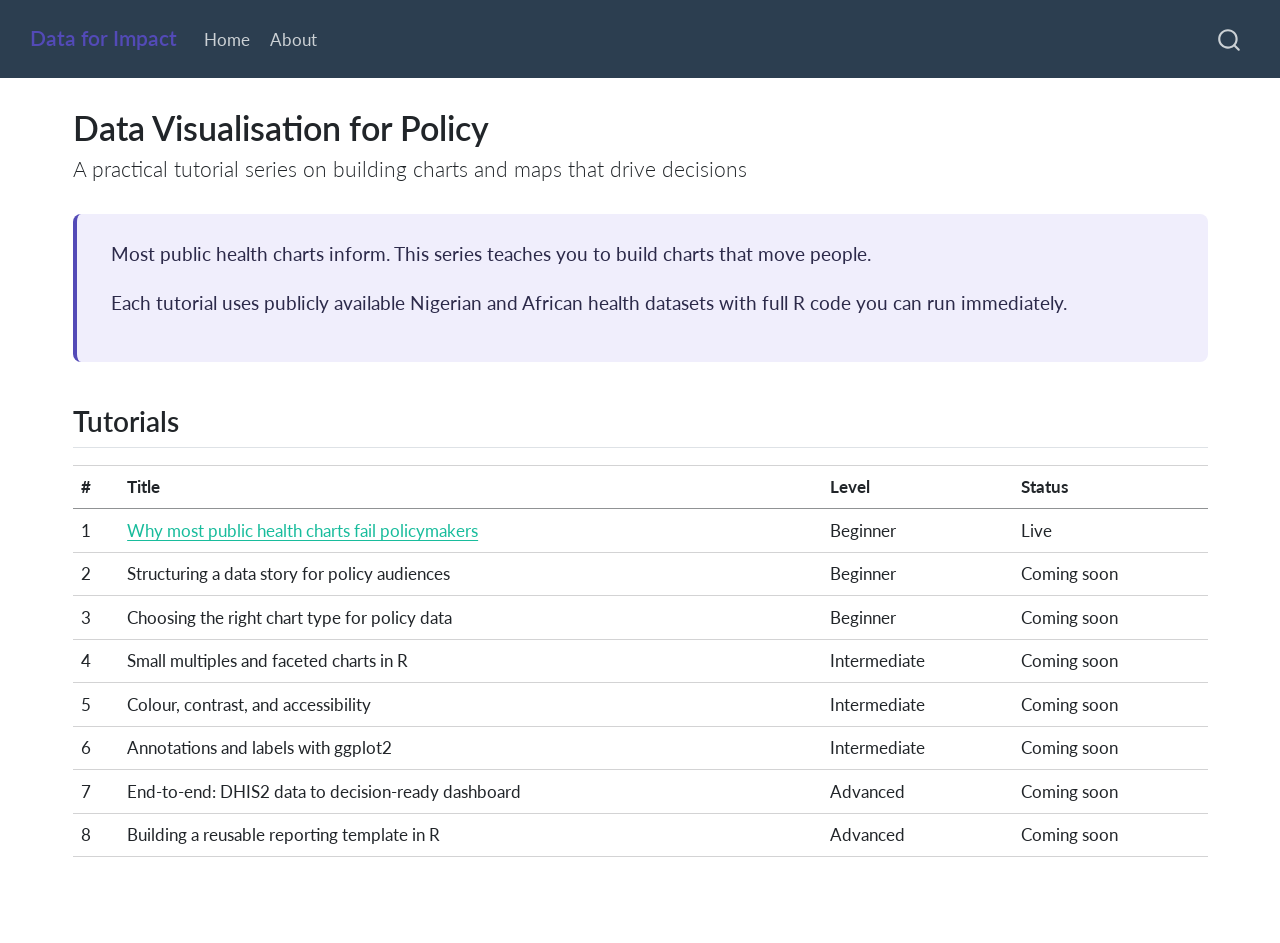
==== docs/data-viz-for-policy/index.html @ 81d0c900 "Add series index page" ====
<!DOCTYPE html>
<html xmlns="http://www.w3.org/1999/xhtml" lang="en" xml:lang="en"><head>

<meta charset="utf-8">
<meta name="generator" content="quarto-1.9.35">

<meta name="viewport" content="width=device-width, initial-scale=1.0, user-scalable=yes">


<title>Data Visualisation for Policy – Data for Impact</title>
<style>
/* Default styles provided by pandoc.
** See https://pandoc.org/MANUAL.html#variables-for-html for config info.
*/
code{white-space: pre-wrap;}
span.smallcaps{font-variant: small-caps;}
div.columns{display: flex; gap: min(4vw, 1.5em);}
div.column{flex: auto; overflow-x: auto;}
div.hanging-indent{margin-left: 1.5em; text-indent: -1.5em;}
ul.task-list{list-style: none;}
ul.task-list li input[type="checkbox"] {
  width: 0.8em;
  margin: 0 0.8em 0.2em -1em; /* quarto-specific, see https://github.com/quarto-dev/quarto-cli/issues/4556 */ 
  vertical-align: middle;
}
</style>


<script src="../site_libs/quarto-nav/quarto-nav.js"></script>
<script src="../site_libs/quarto-nav/headroom.min.js"></script>
<script src="../site_libs/clipboard/clipboard.min.js"></script>
<script src="../site_libs/quarto-search/autocomplete.umd.js"></script>
<script src="../site_libs/quarto-search/fuse.min.js"></script>
<script src="../site_libs/quarto-search/quarto-search.js"></script>
<meta name="quarto:offset" content="../">
<script src="../site_libs/quarto-html/quarto.js" type="module"></script>
<script src="../site_libs/quarto-html/tabsets/tabsets.js" type="module"></script>
<script src="../site_libs/quarto-html/popper.min.js"></script>
<script src="../site_libs/quarto-html/tippy.umd.min.js"></script>
<script src="../site_libs/quarto-html/anchor.min.js"></script>
<link href="../site_libs/quarto-html/tippy.css" rel="stylesheet">
<link href="../site_libs/quarto-html/quarto-syntax-highlighting-46f66b053e56abd73bb6e954d61a315b.css" rel="stylesheet" id="quarto-text-highlighting-styles">
<script src="../site_libs/bootstrap/bootstrap.min.js"></script>
<link href="../site_libs/bootstrap/bootstrap-icons.css" rel="stylesheet">
<link href="../site_libs/bootstrap/bootstrap-6033a600180109c3731f6a886c29932c.min.css" rel="stylesheet" append-hash="true" id="quarto-bootstrap" data-mode="light">
<script id="quarto-search-options" type="application/json">{
  "location": "navbar",
  "copy-button": false,
  "collapse-after": 3,
  "panel-placement": "end",
  "type": "overlay",
  "limit": 50,
  "keyboard-shortcut": [
    "f",
    "/",
    "s"
  ],
  "show-item-context": false,
  "language": {
    "search-no-results-text": "No results",
    "search-matching-documents-text": "matching documents",
    "search-copy-link-title": "Copy link to search",
    "search-hide-matches-text": "Hide additional matches",
    "search-more-match-text": "more match in this document",
    "search-more-matches-text": "more matches in this document",
    "search-clear-button-title": "Clear",
    "search-text-placeholder": "",
    "search-detached-cancel-button-title": "Cancel",
    "search-submit-button-title": "Submit",
    "search-label": "Search"
  }
}</script>


<link rel="stylesheet" href="../styles.css">
</head>

<body class="nav-fixed quarto-light">

<div id="quarto-search-results"></div>
  <header id="quarto-header" class="headroom fixed-top">
    <nav class="navbar navbar-expand-lg " data-bs-theme="dark">
      <div class="navbar-container container-fluid">
      <div class="navbar-brand-container mx-auto">
    <a class="navbar-brand" href="../index.html">
    <span class="navbar-title">Data for Impact</span>
    </a>
  </div>
            <div id="quarto-search" class="" title="Search"></div>
          <button class="navbar-toggler" type="button" data-bs-toggle="collapse" data-bs-target="#navbarCollapse" aria-controls="navbarCollapse" role="menu" aria-expanded="false" aria-label="Toggle navigation" onclick="if (window.quartoToggleHeadroom) { window.quartoToggleHeadroom(); }">
  <span class="navbar-toggler-icon"></span>
</button>
          <div class="collapse navbar-collapse" id="navbarCollapse">
            <ul class="navbar-nav navbar-nav-scroll me-auto">
  <li class="nav-item">
    <a class="nav-link" href="../index.html"> 
<span class="menu-text">Home</span></a>
  </li>  
  <li class="nav-item">
    <a class="nav-link" href="../about.html"> 
<span class="menu-text">About</span></a>
  </li>  
</ul>
          </div> <!-- /navcollapse -->
            <div class="quarto-navbar-tools">
</div>
      </div> <!-- /container-fluid -->
    </nav>
</header>
<!-- content -->
<div id="quarto-content" class="quarto-container page-columns page-rows-contents page-layout-full page-navbar">
<!-- sidebar -->
<!-- margin-sidebar -->
    
<!-- main -->
<main class="content column-page" id="quarto-document-content">

<header id="title-block-header" class="quarto-title-block default">
<div class="quarto-title">
<h1 class="title">Data Visualisation for Policy</h1>
<p class="subtitle lead">A practical tutorial series on building charts and maps that drive decisions</p>
</div>



<div class="quarto-title-meta column-page">

    
  
    
  </div>
  


</header>


<div class="hero-banner">
<p>Most public health charts inform. This series teaches you to build charts that move people.</p>
<p>Each tutorial uses publicly available Nigerian and African health datasets with full R code you can run immediately.</p>
</div>
<section id="tutorials" class="level2">
<h2 class="anchored" data-anchor-id="tutorials">Tutorials</h2>
<table class="caption-top table">
<thead>
<tr class="header">
<th>#</th>
<th>Title</th>
<th>Level</th>
<th>Status</th>
</tr>
</thead>
<tbody>
<tr class="odd">
<td>1</td>
<td><a href="01-why-charts-fail-policymakers.qmd">Why most public health charts fail policymakers</a></td>
<td>Beginner</td>
<td>Live</td>
</tr>
<tr class="even">
<td>2</td>
<td>Structuring a data story for policy audiences</td>
<td>Beginner</td>
<td>Coming soon</td>
</tr>
<tr class="odd">
<td>3</td>
<td>Choosing the right chart type for policy data</td>
<td>Beginner</td>
<td>Coming soon</td>
</tr>
<tr class="even">
<td>4</td>
<td>Small multiples and faceted charts in R</td>
<td>Intermediate</td>
<td>Coming soon</td>
</tr>
<tr class="odd">
<td>5</td>
<td>Colour, contrast, and accessibility</td>
<td>Intermediate</td>
<td>Coming soon</td>
</tr>
<tr class="even">
<td>6</td>
<td>Annotations and labels with ggplot2</td>
<td>Intermediate</td>
<td>Coming soon</td>
</tr>
<tr class="odd">
<td>7</td>
<td>End-to-end: DHIS2 data to decision-ready dashboard</td>
<td>Advanced</td>
<td>Coming soon</td>
</tr>
<tr class="even">
<td>8</td>
<td>Building a reusable reporting template in R</td>
<td>Advanced</td>
<td>Coming soon</td>
</tr>
</tbody>
</table>


</section>

</main> <!-- /main -->
<script id="quarto-html-after-body" type="application/javascript">
  window.document.addEventListener("DOMContentLoaded", function (event) {
    const icon = "";
    const anchorJS = new window.AnchorJS();
    anchorJS.options = {
      placement: 'right',
      icon: icon
    };
    anchorJS.add('.anchored');
    const isCodeAnnotation = (el) => {
      for (const clz of el.classList) {
        if (clz.startsWith('code-annotation-')) {                     
          return true;
        }
      }
      return false;
    }
    const onCopySuccess = function(e) {
      // button target
      const button = e.trigger;
      // don't keep focus
      button.blur();
      // flash "checked"
      button.classList.add('code-copy-button-checked');
      var currentTitle = button.getAttribute("title");
      button.setAttribute("title", "Copied!");
      let tooltip;
      if (window.bootstrap) {
        button.setAttribute("data-bs-toggle", "tooltip");
        button.setAttribute("data-bs-placement", "left");
        button.setAttribute("data-bs-title", "Copied!");
        tooltip = new bootstrap.Tooltip(button, 
          { trigger: "manual", 
            customClass: "code-copy-button-tooltip",
            offset: [0, -8]});
        tooltip.show();    
      }
      setTimeout(function() {
        if (tooltip) {
          tooltip.hide();
          button.removeAttribute("data-bs-title");
          button.removeAttribute("data-bs-toggle");
          button.removeAttribute("data-bs-placement");
        }
        button.setAttribute("title", currentTitle);
        button.classList.remove('code-copy-button-checked');
      }, 1000);
      // clear code selection
      e.clearSelection();
    }
    const getTextToCopy = function(trigger) {
      const outerScaffold = trigger.parentElement.cloneNode(true);
      const codeEl = outerScaffold.querySelector('code');
      for (const childEl of codeEl.children) {
        if (isCodeAnnotation(childEl)) {
          childEl.remove();
        }
      }
      return codeEl.innerText;
    }
    const clipboard = new window.ClipboardJS('.code-copy-button:not([data-in-quarto-modal])', {
      text: getTextToCopy
    });
    clipboard.on('success', onCopySuccess);
    if (window.document.getElementById('quarto-embedded-source-code-modal')) {
      const clipboardModal = new window.ClipboardJS('.code-copy-button[data-in-quarto-modal]', {
        text: getTextToCopy,
        container: window.document.getElementById('quarto-embedded-source-code-modal')
      });
      clipboardModal.on('success', onCopySuccess);
    }
      var localhostRegex = new RegExp(/^(?:http|https):\/\/localhost\:?[0-9]*\//);
      var mailtoRegex = new RegExp(/^mailto:/);
        var filterRegex = new RegExp('/' + window.location.host + '/');
      var isInternal = (href) => {
          return filterRegex.test(href) || localhostRegex.test(href) || mailtoRegex.test(href);
      }
      // Inspect non-navigation links and adorn them if external
     var links = window.document.querySelectorAll('a[href]:not(.nav-link):not(.navbar-brand):not(.toc-action):not(.sidebar-link):not(.sidebar-item-toggle):not(.pagination-link):not(.no-external):not([aria-hidden]):not(.dropdown-item):not(.quarto-navigation-tool):not(.about-link)');
      for (var i=0; i<links.length; i++) {
        const link = links[i];
        if (!isInternal(link.href)) {
          // undo the damage that might have been done by quarto-nav.js in the case of
          // links that we want to consider external
          if (link.dataset.originalHref !== undefined) {
            link.href = link.dataset.originalHref;
          }
        }
      }
    function tippyHover(el, contentFn, onTriggerFn, onUntriggerFn) {
      const config = {
        allowHTML: true,
        maxWidth: 500,
        delay: 100,
        arrow: false,
        appendTo: function(el) {
            return el.parentElement;
        },
        interactive: true,
        interactiveBorder: 10,
        theme: 'quarto',
        placement: 'bottom-start',
      };
      if (contentFn) {
        config.content = contentFn;
      }
      if (onTriggerFn) {
        config.onTrigger = onTriggerFn;
      }
      if (onUntriggerFn) {
        config.onUntrigger = onUntriggerFn;
      }
      window.tippy(el, config); 
    }
    const noterefs = window.document.querySelectorAll('a[role="doc-noteref"]');
    for (var i=0; i<noterefs.length; i++) {
      const ref = noterefs[i];
      tippyHover(ref, function() {
        // use id or data attribute instead here
        let href = ref.getAttribute('data-footnote-href') || ref.getAttribute('href');
        try { href = new URL(href).hash; } catch {}
        const id = href.replace(/^#\/?/, "");
        const note = window.document.getElementById(id);
        if (note) {
          return note.innerHTML;
        } else {
          return "";
        }
      });
    }
    const xrefs = window.document.querySelectorAll('a.quarto-xref');
    const processXRef = (id, note) => {
      // Strip column container classes
      const stripColumnClz = (el) => {
        el.classList.remove("page-full", "page-columns");
        if (el.children) {
          for (const child of el.children) {
            stripColumnClz(child);
          }
        }
      }
      stripColumnClz(note)
      if (id === null || id.startsWith('sec-')) {
        // Special case sections, only their first couple elements
        const container = document.createElement("div");
        if (note.children && note.children.length > 2) {
          container.appendChild(note.children[0].cloneNode(true));
          for (let i = 1; i < note.children.length; i++) {
            const child = note.children[i];
            if (child.tagName === "P" && child.innerText === "") {
              continue;
            } else {
              container.appendChild(child.cloneNode(true));
              break;
            }
          }
          if (window.Quarto?.typesetMath) {
            window.Quarto.typesetMath(container);
          }
          return container.innerHTML
        } else {
          if (window.Quarto?.typesetMath) {
            window.Quarto.typesetMath(note);
          }
          return note.innerHTML;
        }
      } else {
        // Remove any anchor links if they are present
        const anchorLink = note.querySelector('a.anchorjs-link');
        if (anchorLink) {
          anchorLink.remove();
        }
        if (window.Quarto?.typesetMath) {
          window.Quarto.typesetMath(note);
        }
        if (note.classList.contains("callout")) {
          return note.outerHTML;
        } else {
          return note.innerHTML;
        }
      }
    }
    for (var i=0; i<xrefs.length; i++) {
      const xref = xrefs[i];
      tippyHover(xref, undefined, function(instance) {
        instance.disable();
        let url = xref.getAttribute('href');
        let hash = undefined; 
        if (url.startsWith('#')) {
          hash = url;
        } else {
          try { hash = new URL(url).hash; } catch {}
        }
        if (hash) {
          const id = hash.replace(/^#\/?/, "");
          const note = window.document.getElementById(id);
          if (note !== null) {
            try {
              const html = processXRef(id, note.cloneNode(true));
              instance.setContent(html);
            } finally {
              instance.enable();
              instance.show();
            }
          } else {
            // See if we can fetch this
            fetch(url.split('#')[0])
            .then(res => res.text())
            .then(html => {
              const parser = new DOMParser();
              const htmlDoc = parser.parseFromString(html, "text/html");
              const note = htmlDoc.getElementById(id);
              if (note !== null) {
                const html = processXRef(id, note);
                instance.setContent(html);
              } 
            }).finally(() => {
              instance.enable();
              instance.show();
            });
          }
        } else {
          // See if we can fetch a full url (with no hash to target)
          // This is a special case and we should probably do some content thinning / targeting
          fetch(url)
          .then(res => res.text())
          .then(html => {
            const parser = new DOMParser();
            const htmlDoc = parser.parseFromString(html, "text/html");
            const note = htmlDoc.querySelector('main.content');
            if (note !== null) {
              // This should only happen for chapter cross references
              // (since there is no id in the URL)
              // remove the first header
              if (note.children.length > 0 && note.children[0].tagName === "HEADER") {
                note.children[0].remove();
              }
              const html = processXRef(null, note);
              instance.setContent(html);
            } 
          }).finally(() => {
            instance.enable();
            instance.show();
          });
        }
      }, function(instance) {
      });
    }
        let selectedAnnoteEl;
        const selectorForAnnotation = ( cell, annotation) => {
          let cellAttr = 'data-code-cell="' + cell + '"';
          let lineAttr = 'data-code-annotation="' +  annotation + '"';
          const selector = 'span[' + cellAttr + '][' + lineAttr + ']';
          return selector;
        }
        const selectCodeLines = (annoteEl) => {
          const doc = window.document;
          const targetCell = annoteEl.getAttribute("data-target-cell");
          const targetAnnotation = annoteEl.getAttribute("data-target-annotation");
          const annoteSpan = window.document.querySelector(selectorForAnnotation(targetCell, targetAnnotation));
          const lines = annoteSpan.getAttribute("data-code-lines").split(",");
          const lineIds = lines.map((line) => {
            return targetCell + "-" + line;
          })
          let top = null;
          let height = null;
          let parent = null;
          if (lineIds.length > 0) {
              //compute the position of the single el (top and bottom and make a div)
              const el = window.document.getElementById(lineIds[0]);
              top = el.offsetTop;
              height = el.offsetHeight;
              parent = el.parentElement.parentElement;
            if (lineIds.length > 1) {
              const lastEl = window.document.getElementById(lineIds[lineIds.length - 1]);
              const bottom = lastEl.offsetTop + lastEl.offsetHeight;
              height = bottom - top;
            }
            if (top !== null && height !== null && parent !== null) {
              // cook up a div (if necessary) and position it 
              let div = window.document.getElementById("code-annotation-line-highlight");
              if (div === null) {
                div = window.document.createElement("div");
                div.setAttribute("id", "code-annotation-line-highlight");
                div.style.position = 'absolute';
                parent.appendChild(div);
              }
              div.style.top = top - 2 + "px";
              div.style.height = height + 4 + "px";
              div.style.left = 0;
              let gutterDiv = window.document.getElementById("code-annotation-line-highlight-gutter");
              if (gutterDiv === null) {
                gutterDiv = window.document.createElement("div");
                gutterDiv.setAttribute("id", "code-annotation-line-highlight-gutter");
                gutterDiv.style.position = 'absolute';
                const codeCell = window.document.getElementById(targetCell);
                const gutter = codeCell.querySelector('.code-annotation-gutter');
                gutter.appendChild(gutterDiv);
              }
              gutterDiv.style.top = top - 2 + "px";
              gutterDiv.style.height = height + 4 + "px";
            }
            selectedAnnoteEl = annoteEl;
          }
        };
        const unselectCodeLines = () => {
          const elementsIds = ["code-annotation-line-highlight", "code-annotation-line-highlight-gutter"];
          elementsIds.forEach((elId) => {
            const div = window.document.getElementById(elId);
            if (div) {
              div.remove();
            }
          });
          selectedAnnoteEl = undefined;
        };
          // Handle positioning of the toggle
      window.addEventListener(
        "resize",
        throttle(() => {
          elRect = undefined;
          if (selectedAnnoteEl) {
            selectCodeLines(selectedAnnoteEl);
          }
        }, 10)
      );
      function throttle(fn, ms) {
      let throttle = false;
      let timer;
        return (...args) => {
          if(!throttle) { // first call gets through
              fn.apply(this, args);
              throttle = true;
          } else { // all the others get throttled
              if(timer) clearTimeout(timer); // cancel #2
              timer = setTimeout(() => {
                fn.apply(this, args);
                timer = throttle = false;
              }, ms);
          }
        };
      }
        // Attach click handler to the DT
        const annoteDls = window.document.querySelectorAll('dt[data-target-cell]');
        for (const annoteDlNode of annoteDls) {
          annoteDlNode.addEventListener('click', (event) => {
            const clickedEl = event.target;
            if (clickedEl !== selectedAnnoteEl) {
              unselectCodeLines();
              const activeEl = window.document.querySelector('dt[data-target-cell].code-annotation-active');
              if (activeEl) {
                activeEl.classList.remove('code-annotation-active');
              }
              selectCodeLines(clickedEl);
              clickedEl.classList.add('code-annotation-active');
            } else {
              // Unselect the line
              unselectCodeLines();
              clickedEl.classList.remove('code-annotation-active');
            }
          });
        }
    const findCites = (el) => {
      const parentEl = el.parentElement;
      if (parentEl) {
        const cites = parentEl.dataset.cites;
        if (cites) {
          return {
            el,
            cites: cites.split(' ')
          };
        } else {
          return findCites(el.parentElement)
        }
      } else {
        return undefined;
      }
    };
    var bibliorefs = window.document.querySelectorAll('a[role="doc-biblioref"]');
    for (var i=0; i<bibliorefs.length; i++) {
      const ref = bibliorefs[i];
      const citeInfo = findCites(ref);
      if (citeInfo) {
        tippyHover(citeInfo.el, function() {
          var popup = window.document.createElement('div');
          citeInfo.cites.forEach(function(cite) {
            var citeDiv = window.document.createElement('div');
            citeDiv.classList.add('hanging-indent');
            citeDiv.classList.add('csl-entry');
            var biblioDiv = window.document.getElementById('ref-' + cite);
            if (biblioDiv) {
              citeDiv.innerHTML = biblioDiv.innerHTML;
            }
            popup.appendChild(citeDiv);
          });
          return popup.innerHTML;
        });
      }
    }
  });
  </script>
</div> <!-- /content -->




</body></html>
---- docs/site_libs/quarto-html/tippy.css ----
.tippy-box[data-animation=fade][data-state=hidden]{opacity:0}[data-tippy-root]{max-width:calc(100vw - 10px)}.tippy-box{position:relative;background-color:#333;color:#fff;border-radius:4px;font-size:14px;line-height:1.4;white-space:normal;outline:0;transition-property:transform,visibility,opacity}.tippy-box[data-placement^=top]>.tippy-arrow{bottom:0}.tippy-box[data-placement^=top]>.tippy-arrow:before{bottom:-7px;left:0;border-width:8px 8px 0;border-top-color:initial;transform-origin:center top}.tippy-box[data-placement^=bottom]>.tippy-arrow{top:0}.tippy-box[data-placement^=bottom]>.tippy-arrow:before{top:-7px;left:0;border-width:0 8px 8px;border-bottom-color:initial;transform-origin:center bottom}.tippy-box[data-placement^=left]>.tippy-arrow{right:0}.tippy-box[data-placement^=left]>.tippy-arrow:before{border-width:8px 0 8px 8px;border-left-color:initial;right:-7px;transform-origin:center left}.tippy-box[data-placement^=right]>.tippy-arrow{left:0}.tippy-box[data-placement^=right]>.tippy-arrow:before{left:-7px;border-width:8px 8px 8px 0;border-right-color:initial;transform-origin:center right}.tippy-box[data-inertia][data-state=visible]{transition-timing-function:cubic-bezier(.54,1.5,.38,1.11)}.tippy-arrow{width:16px;height:16px;color:#333}.tippy-arrow:before{content:"";position:absolute;border-color:transparent;border-style:solid}.tippy-content{position:relative;padding:5px 9px;z-index:1}
---- docs/site_libs/quarto-html/quarto-syntax-highlighting-46f66b053e56abd73bb6e954d61a315b.css ----
/* quarto syntax highlight colors */
:root {
  --quarto-hl-ot-color: #003B4F;
  --quarto-hl-at-color: #657422;
  --quarto-hl-ss-color: #20794D;
  --quarto-hl-an-color: #5E5E5E;
  --quarto-hl-fu-color: #4758AB;
  --quarto-hl-st-color: #20794D;
  --quarto-hl-cf-color: #003B4F;
  --quarto-hl-op-color: #5E5E5E;
  --quarto-hl-er-color: #AD0000;
  --quarto-hl-bn-color: #AD0000;
  --quarto-hl-al-color: #AD0000;
  --quarto-hl-va-color: #111111;
  --quarto-hl-bu-color: inherit;
  --quarto-hl-ex-color: inherit;
  --quarto-hl-pp-color: #AD0000;
  --quarto-hl-in-color: #5E5E5E;
  --quarto-hl-vs-color: #20794D;
  --quarto-hl-wa-color: #5E5E5E;
  --quarto-hl-do-color: #5E5E5E;
  --quarto-hl-im-color: #00769E;
  --quarto-hl-ch-color: #20794D;
  --quarto-hl-dt-color: #AD0000;
  --quarto-hl-fl-color: #AD0000;
  --quarto-hl-co-color: #5E5E5E;
  --quarto-hl-cv-color: #5E5E5E;
  --quarto-hl-cn-color: #8f5902;
  --quarto-hl-sc-color: #5E5E5E;
  --quarto-hl-dv-color: #AD0000;
  --quarto-hl-kw-color: #003B4F;
}

/* other quarto variables */
:root {
  --quarto-font-monospace: SFMono-Regular, Menlo, Monaco, Consolas, "Liberation Mono", "Courier New", monospace;
}

/* syntax highlight based on Pandoc's rules */
pre > code.sourceCode > span {
  color: #003B4F;
}

code.sourceCode > span {
  color: #003B4F;
}

div.sourceCode,
div.sourceCode pre.sourceCode {
  color: #003B4F;
}

/* Normal */
code span {
  color: #003B4F;
}

/* Alert */
code span.al {
  color: #AD0000;
  font-style: inherit;
}

/* Annotation */
code span.an {
  color: #5E5E5E;
  font-style: inherit;
}

/* Attribute */
code span.at {
  color: #657422;
  font-style: inherit;
}

/* BaseN */
code span.bn {
  color: #AD0000;
  font-style: inherit;
}

/* BuiltIn */
code span.bu {
  font-style: inherit;
}

/* ControlFlow */
code span.cf {
  color: #003B4F;
  font-weight: bold;
  font-style: inherit;
}

/* Char */
code span.ch {
  color: #20794D;
  font-style: inherit;
}

/* Constant */
code span.cn {
  color: #8f5902;
  font-style: inherit;
}

/* Comment */
code span.co {
  color: #5E5E5E;
  font-style: inherit;
}

/* CommentVar */
code span.cv {
  color: #5E5E5E;
  font-style: italic;
}

/* Documentation */
code span.do {
  color: #5E5E5E;
  font-style: italic;
}

/* DataType */
code span.dt {
  color: #AD0000;
  font-style: inherit;
}

/* DecVal */
code span.dv {
  color: #AD0000;
  font-style: inherit;
}

/* Error */
code span.er {
  color: #AD0000;
  font-style: inherit;
}

/* Extension */
code span.ex {
  font-style: inherit;
}

/* Float */
code span.fl {
  color: #AD0000;
  font-style: inherit;
}

/* Function */
code span.fu {
  color: #4758AB;
  font-style: inherit;
}

/* Import */
code span.im {
  color: #00769E;
  font-style: inherit;
}

/* Information */
code span.in {
  color: #5E5E5E;
  font-style: inherit;
}

/* Keyword */
code span.kw {
  color: #003B4F;
  font-weight: bold;
  font-style: inherit;
}

/* Operator */
code span.op {
  color: #5E5E5E;
  font-style: inherit;
}

/* Other */
code span.ot {
  color: #003B4F;
  font-style: inherit;
}

/* Preprocessor */
code span.pp {
  color: #AD0000;
  font-style: inherit;
}

/* SpecialChar */
code span.sc {
  color: #5E5E5E;
  font-style: inherit;
}

/* SpecialString */
code span.ss {
  color: #20794D;
  font-style: inherit;
}

/* String */
code span.st {
  color: #20794D;
  font-style: inherit;
}

/* Variable */
code span.va {
  color: #111111;
  font-style: inherit;
}

/* VerbatimString */
code span.vs {
  color: #20794D;
  font-style: inherit;
}

/* Warning */
code span.wa {
  color: #5E5E5E;
  font-style: italic;
}

.prevent-inlining {
  content: "</";
}

/*# sourceMappingURL=5022ed312398f59a55adce476d7327af.css.map */
---- docs/styles.css ----
/* Hero banner */
.hero-banner {
  background-color: #f0eefc;
  border-left: 4px solid #534AB7;
  padding: 1.5rem 2rem;
  border-radius: 8px;
  font-size: 1.1rem;
  line-height: 1.7;
  margin-bottom: 2.5rem;
  color: #2c2a4a;
}

/* Series grid */
.series-grid {
  display: grid;
  grid-template-columns: repeat(auto-fit, minmax(260px, 1fr));
  gap: 1.5rem;
  margin-bottom: 2.5rem;
}

/* Series cards */
.series-card {
  background: #ffffff;
  border: 1px solid #e0ddf5;
  border-radius: 10px;
  padding: 1.5rem;
  transition: box-shadow 0.2s ease;
}

.series-card:hover {
  box-shadow: 0 4px 16px rgba(83, 74, 183, 0.1);
}

.series-card h3 {
  color: #534AB7;
  margin-top: 0;
  font-size: 1.1rem;
}

.series-card a {
  color: #534AB7;
  font-weight: 500;
  text-decoration: none;
}

.series-card a:hover {
  text-decoration: underline;
}

.series-card.coming-soon {
  background: #fafaf9;
  border-color: #e8e5e0;
  opacity: 0.75;
}

.series-card.coming-soon h3 {
  color: #888;
}

/* Author strip */
.author-strip {
  background: #fafaf9;
  border-radius: 8px;
  padding: 1.25rem 1.75rem;
  font-size: 1rem;
  line-height: 1.7;
  color: #444;
  border: 1px solid #e8e5e0;
}

.author-strip a {
  color: #534AB7;
  font-weight: 500;
  text-decoration: none;
}

/* Navbar brand */
.navbar-brand {
  font-weight: 600;
  color: #534AB7 !important;
}

/* Profile photo on about page */
img[src*="olamide"] {
  display: block;
  margin: 0 auto 1.5rem auto;
}
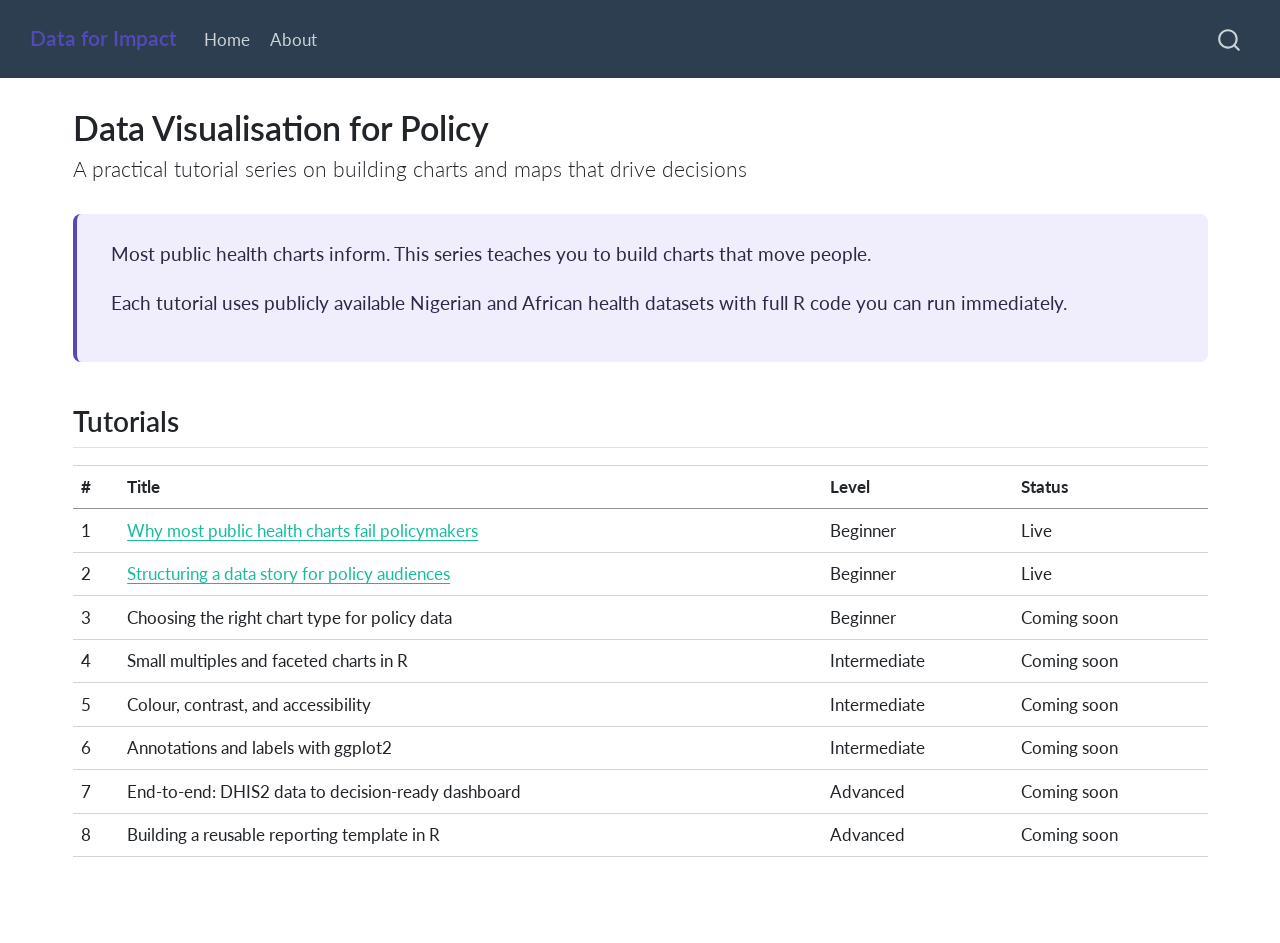
==== commit 7134e44a: "Add Tutorial 2 link to series index" ====
--- a/docs/data-viz-for-policy/index.html
+++ b/docs/data-viz-for-policy/index.html
@@ -153,15 +153,15 @@
 <tbody>
 <tr class="odd">
 <td>1</td>
-<td><a href="01-why-charts-fail-policymakers.qmd">Why most public health charts fail policymakers</a></td>
+<td><a href="../data-viz-for-policy/01-why-charts-fail-policymakers.html">Why most public health charts fail policymakers</a></td>
 <td>Beginner</td>
 <td>Live</td>
 </tr>
 <tr class="even">
 <td>2</td>
-<td>Structuring a data story for policy audiences</td>
+<td><a href="../data-viz-for-policy/02-structuring-a-data-story-for-policy.html">Structuring a data story for policy audiences</a></td>
 <td>Beginner</td>
-<td>Coming soon</td>
+<td>Live</td>
 </tr>
 <tr class="odd">
 <td>3</td>
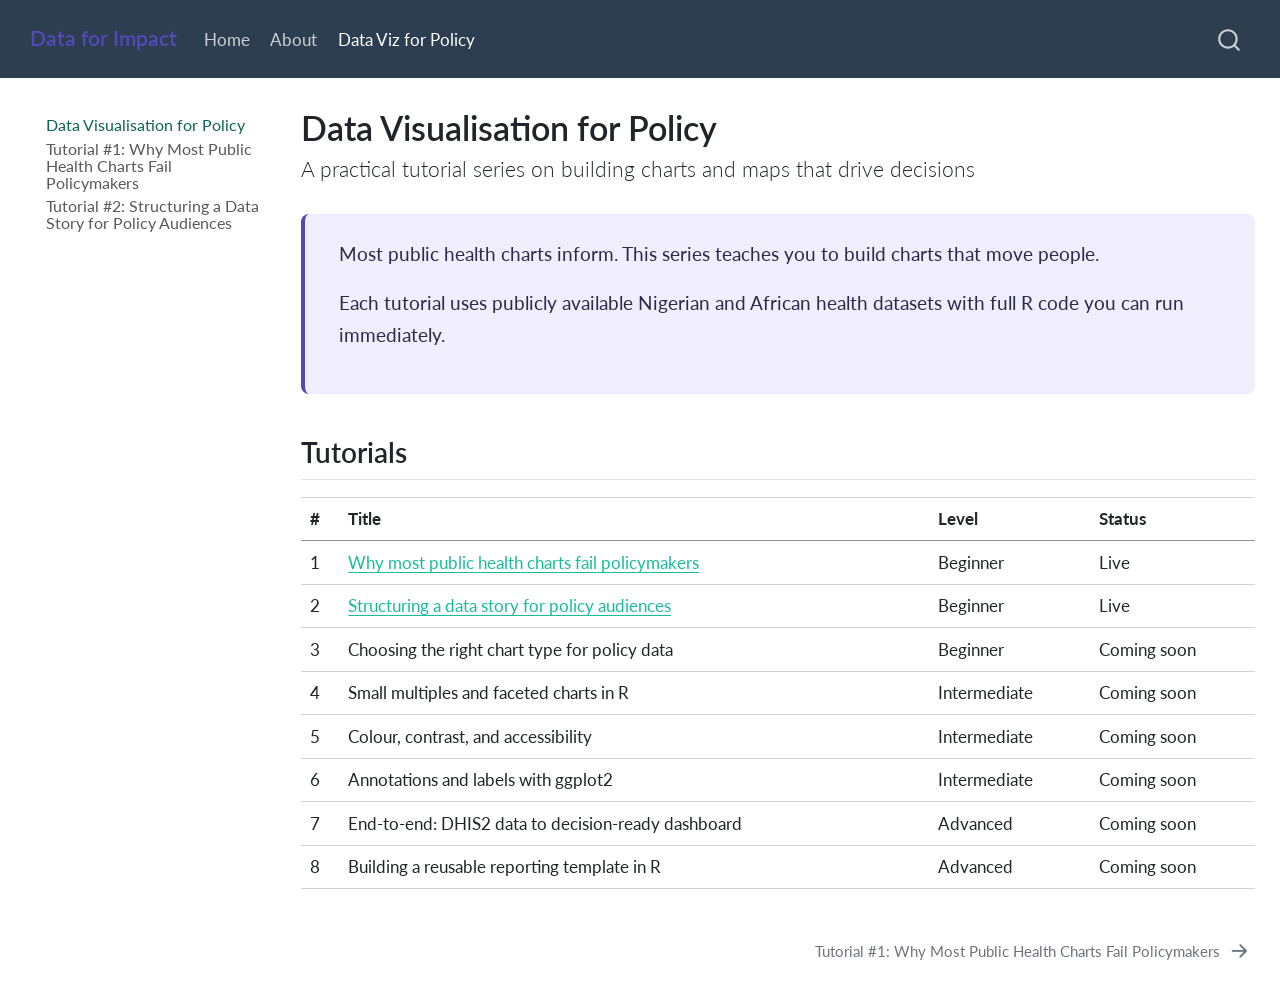
==== commit f9dbc62e: "Add sidebar navigation to enable previous/next on tutorial pages" ====
--- a/docs/data-viz-for-policy/index.html
+++ b/docs/data-viz-for-policy/index.html
@@ -33,6 +33,7 @@
 <script src="../site_libs/quarto-search/fuse.min.js"></script>
 <script src="../site_libs/quarto-search/quarto-search.js"></script>
 <meta name="quarto:offset" content="../">
+<link href="../data-viz-for-policy/01-why-charts-fail-policymakers.html" rel="next">
 <script src="../site_libs/quarto-html/quarto.js" type="module"></script>
 <script src="../site_libs/quarto-html/tabsets/tabsets.js" type="module"></script>
 <script src="../site_libs/quarto-html/popper.min.js"></script>
@@ -75,7 +76,7 @@
 <link rel="stylesheet" href="../styles.css">
 </head>
 
-<body class="nav-fixed quarto-light">
+<body class="nav-sidebar floating nav-fixed quarto-light">
 
 <div id="quarto-search-results"></div>
   <header id="quarto-header" class="headroom fixed-top">
@@ -100,20 +101,59 @@
     <a class="nav-link" href="../about.html"> 
 <span class="menu-text">About</span></a>
   </li>  
+  <li class="nav-item">
+    <a class="nav-link active" href="../data-viz-for-policy/index.html" aria-current="page"> 
+<span class="menu-text">Data Viz for Policy</span></a>
+  </li>  
 </ul>
           </div> <!-- /navcollapse -->
             <div class="quarto-navbar-tools">
 </div>
       </div> <!-- /container-fluid -->
     </nav>
+  <nav class="quarto-secondary-nav">
+    <div class="container-fluid d-flex">
+      <button type="button" class="quarto-btn-toggle btn" data-bs-toggle="collapse" role="button" data-bs-target=".quarto-sidebar-collapse-item" aria-controls="quarto-sidebar" aria-expanded="false" aria-label="Toggle sidebar navigation" onclick="if (window.quartoToggleHeadroom) { window.quartoToggleHeadroom(); }">
+        <i class="bi bi-layout-text-sidebar-reverse"></i>
+      </button>
+        <nav class="quarto-page-breadcrumbs" aria-label="breadcrumb"><ol class="breadcrumb"><li class="breadcrumb-item"><a href="../data-viz-for-policy/index.html">Data Visualisation for Policy</a></li></ol></nav>
+        <a class="flex-grow-1" role="navigation" data-bs-toggle="collapse" data-bs-target=".quarto-sidebar-collapse-item" aria-controls="quarto-sidebar" aria-expanded="false" aria-label="Toggle sidebar navigation" onclick="if (window.quartoToggleHeadroom) { window.quartoToggleHeadroom(); }">      
+        </a>
+    </div>
+  </nav>
 </header>
 <!-- content -->
 <div id="quarto-content" class="quarto-container page-columns page-rows-contents page-layout-full page-navbar">
 <!-- sidebar -->
+  <nav id="quarto-sidebar" class="sidebar collapse collapse-horizontal quarto-sidebar-collapse-item sidebar-navigation floating overflow-auto">
+    <div class="sidebar-menu-container"> 
+    <ul class="list-unstyled mt-1">
+        <li class="sidebar-item">
+  <div class="sidebar-item-container"> 
+  <a href="../data-viz-for-policy/index.html" class="sidebar-item-text sidebar-link active">
+ <span class="menu-text">Data Visualisation for Policy</span></a>
+  </div>
+</li>
+        <li class="sidebar-item">
+  <div class="sidebar-item-container"> 
+  <a href="../data-viz-for-policy/01-why-charts-fail-policymakers.html" class="sidebar-item-text sidebar-link">
+ <span class="menu-text">Tutorial #1: Why Most Public Health Charts Fail Policymakers</span></a>
+  </div>
+</li>
+        <li class="sidebar-item">
+  <div class="sidebar-item-container"> 
+  <a href="../data-viz-for-policy/02-structuring-a-data-story-for-policy.html" class="sidebar-item-text sidebar-link">
+ <span class="menu-text">Tutorial #2: Structuring a Data Story for Policy Audiences</span></a>
+  </div>
+</li>
+    </ul>
+    </div>
+</nav>
+<div id="quarto-sidebar-glass" class="quarto-sidebar-collapse-item" data-bs-toggle="collapse" data-bs-target=".quarto-sidebar-collapse-item"></div>
 <!-- margin-sidebar -->
     
 <!-- main -->
-<main class="content column-page" id="quarto-document-content">
+<main class="content column-page-right" id="quarto-document-content">
 
 <header id="title-block-header" class="quarto-title-block default">
 <div class="quarto-title">
@@ -123,7 +163,7 @@
 
 
 
-<div class="quarto-title-meta column-page">
+<div class="quarto-title-meta column-page-right">
 
     
   
@@ -606,6 +646,15 @@
     }
   });
   </script>
+<nav class="page-navigation column-page-right">
+  <div class="nav-page nav-page-previous">
+  </div>
+  <div class="nav-page nav-page-next">
+      <a href="../data-viz-for-policy/01-why-charts-fail-policymakers.html" class="pagination-link" aria-label="Tutorial #1: Why Most Public Health Charts Fail Policymakers">
+        <span class="nav-page-text">Tutorial #1: Why Most Public Health Charts Fail Policymakers</span> <i class="bi bi-arrow-right-short"></i>
+      </a>
+  </div>
+</nav>
 </div> <!-- /content -->
 
 
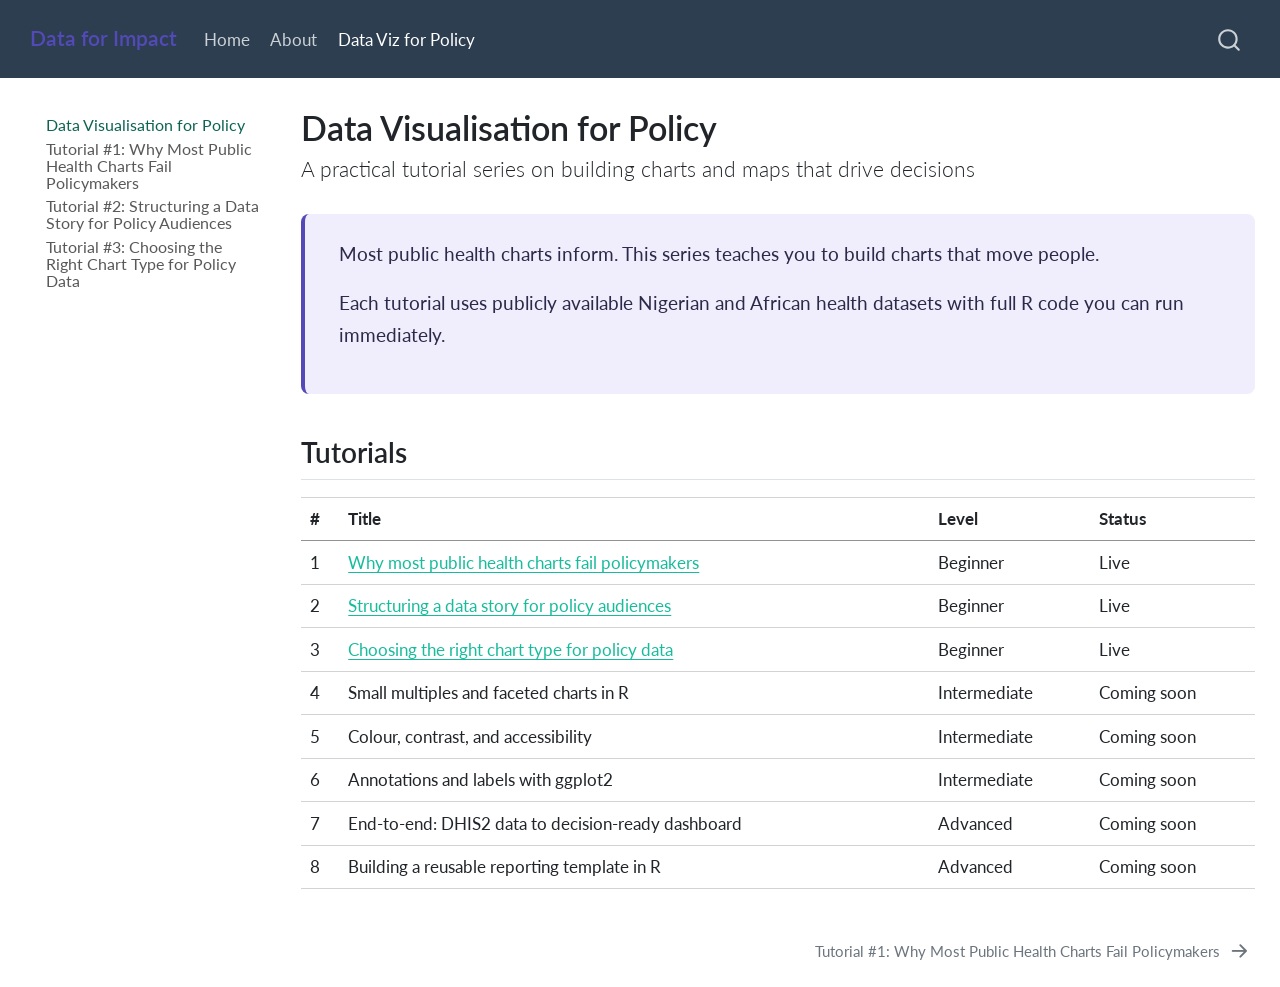
==== commit d2f36a31: "Add Tutorial 3: Choosing the right chart type" ====
--- a/docs/data-viz-for-policy/index.html
+++ b/docs/data-viz-for-policy/index.html
@@ -146,6 +146,12 @@
  <span class="menu-text">Tutorial #2: Structuring a Data Story for Policy Audiences</span></a>
   </div>
 </li>
+        <li class="sidebar-item">
+  <div class="sidebar-item-container"> 
+  <a href="../data-viz-for-policy/03-choosing-the-right-chart-type.html" class="sidebar-item-text sidebar-link">
+ <span class="menu-text">Tutorial #3: Choosing the Right Chart Type for Policy Data</span></a>
+  </div>
+</li>
     </ul>
     </div>
 </nav>
@@ -205,9 +211,9 @@
 </tr>
 <tr class="odd">
 <td>3</td>
-<td>Choosing the right chart type for policy data</td>
+<td><a href="../data-viz-for-policy/03-choosing-the-right-chart-type.html">Choosing the right chart type for policy data</a></td>
 <td>Beginner</td>
-<td>Coming soon</td>
+<td>Live</td>
 </tr>
 <tr class="even">
 <td>4</td>
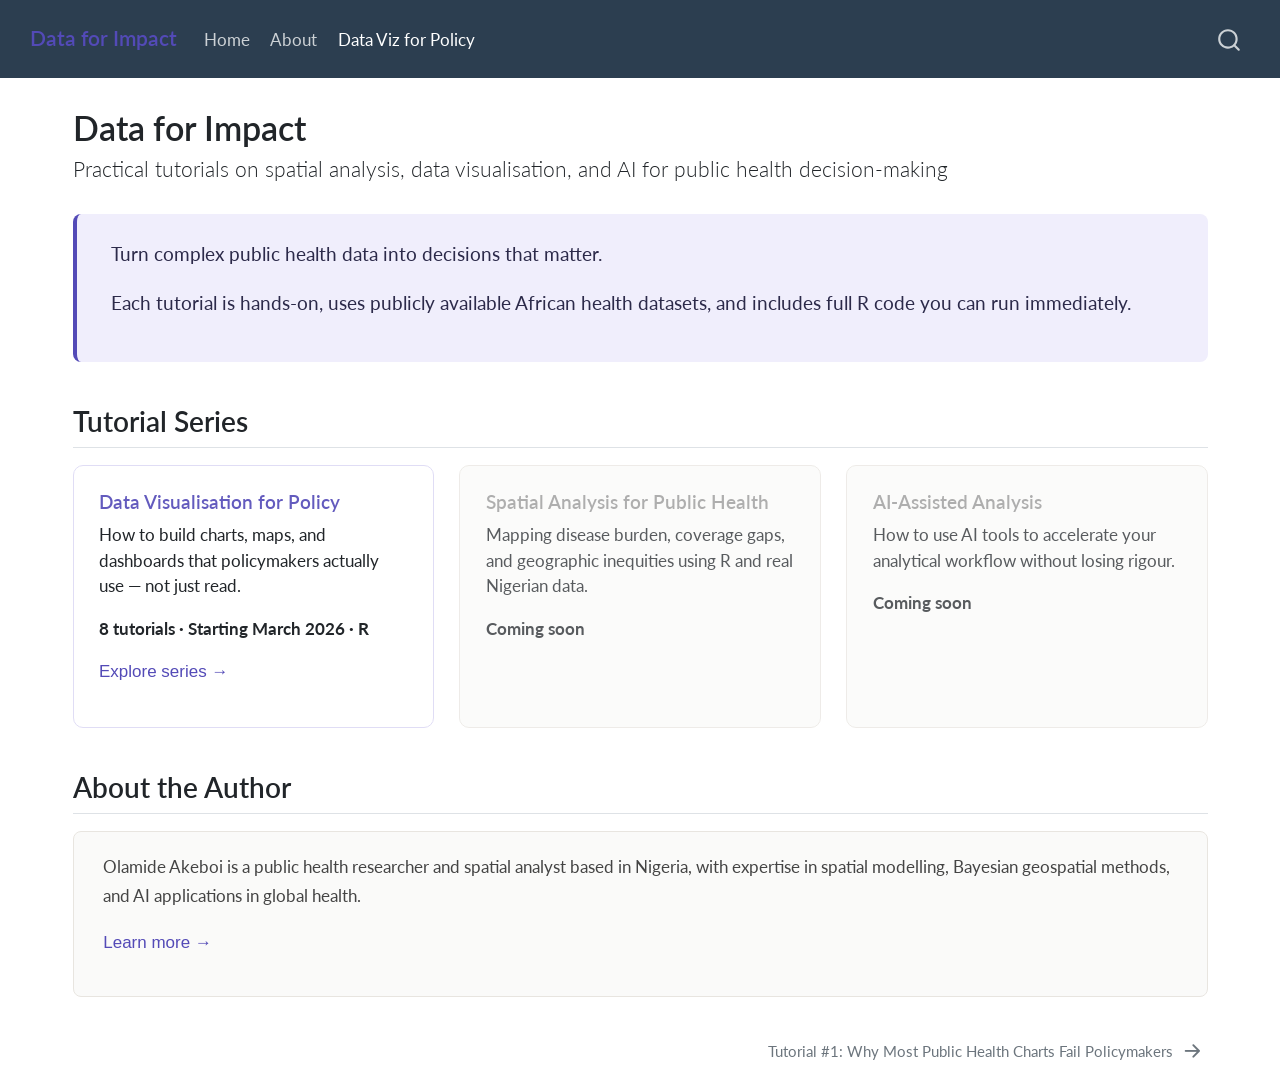
==== commit b37dfdab: "Fix sidebar and homepage redirect" ====
--- a/docs/data-viz-for-policy/index.html
+++ b/docs/data-viz-for-policy/index.html
@@ -7,7 +7,7 @@
 <meta name="viewport" content="width=device-width, initial-scale=1.0, user-scalable=yes">
 
 
-<title>Data Visualisation for Policy – Data for Impact</title>
+<title>Data for Impact</title>
 <style>
 /* Default styles provided by pandoc.
 ** See https://pandoc.org/MANUAL.html#variables-for-html for config info.
@@ -76,7 +76,7 @@
 <link rel="stylesheet" href="../styles.css">
 </head>
 
-<body class="nav-sidebar floating nav-fixed quarto-light">
+<body class="nav-fixed quarto-light">
 
 <div id="quarto-search-results"></div>
   <header id="quarto-header" class="headroom fixed-top">
@@ -111,65 +111,24 @@
 </div>
       </div> <!-- /container-fluid -->
     </nav>
-  <nav class="quarto-secondary-nav">
-    <div class="container-fluid d-flex">
-      <button type="button" class="quarto-btn-toggle btn" data-bs-toggle="collapse" role="button" data-bs-target=".quarto-sidebar-collapse-item" aria-controls="quarto-sidebar" aria-expanded="false" aria-label="Toggle sidebar navigation" onclick="if (window.quartoToggleHeadroom) { window.quartoToggleHeadroom(); }">
-        <i class="bi bi-layout-text-sidebar-reverse"></i>
-      </button>
-        <nav class="quarto-page-breadcrumbs" aria-label="breadcrumb"><ol class="breadcrumb"><li class="breadcrumb-item"><a href="../data-viz-for-policy/index.html">Data Visualisation for Policy</a></li></ol></nav>
-        <a class="flex-grow-1" role="navigation" data-bs-toggle="collapse" data-bs-target=".quarto-sidebar-collapse-item" aria-controls="quarto-sidebar" aria-expanded="false" aria-label="Toggle sidebar navigation" onclick="if (window.quartoToggleHeadroom) { window.quartoToggleHeadroom(); }">      
-        </a>
-    </div>
-  </nav>
 </header>
 <!-- content -->
 <div id="quarto-content" class="quarto-container page-columns page-rows-contents page-layout-full page-navbar">
 <!-- sidebar -->
-  <nav id="quarto-sidebar" class="sidebar collapse collapse-horizontal quarto-sidebar-collapse-item sidebar-navigation floating overflow-auto">
-    <div class="sidebar-menu-container"> 
-    <ul class="list-unstyled mt-1">
-        <li class="sidebar-item">
-  <div class="sidebar-item-container"> 
-  <a href="../data-viz-for-policy/index.html" class="sidebar-item-text sidebar-link active">
- <span class="menu-text">Data Visualisation for Policy</span></a>
-  </div>
-</li>
-        <li class="sidebar-item">
-  <div class="sidebar-item-container"> 
-  <a href="../data-viz-for-policy/01-why-charts-fail-policymakers.html" class="sidebar-item-text sidebar-link">
- <span class="menu-text">Tutorial #1: Why Most Public Health Charts Fail Policymakers</span></a>
-  </div>
-</li>
-        <li class="sidebar-item">
-  <div class="sidebar-item-container"> 
-  <a href="../data-viz-for-policy/02-structuring-a-data-story-for-policy.html" class="sidebar-item-text sidebar-link">
- <span class="menu-text">Tutorial #2: Structuring a Data Story for Policy Audiences</span></a>
-  </div>
-</li>
-        <li class="sidebar-item">
-  <div class="sidebar-item-container"> 
-  <a href="../data-viz-for-policy/03-choosing-the-right-chart-type.html" class="sidebar-item-text sidebar-link">
- <span class="menu-text">Tutorial #3: Choosing the Right Chart Type for Policy Data</span></a>
-  </div>
-</li>
-    </ul>
-    </div>
-</nav>
-<div id="quarto-sidebar-glass" class="quarto-sidebar-collapse-item" data-bs-toggle="collapse" data-bs-target=".quarto-sidebar-collapse-item"></div>
 <!-- margin-sidebar -->
     
 <!-- main -->
-<main class="content column-page-right" id="quarto-document-content">
+<main class="content column-page" id="quarto-document-content">
 
 <header id="title-block-header" class="quarto-title-block default">
 <div class="quarto-title">
-<h1 class="title">Data Visualisation for Policy</h1>
-<p class="subtitle lead">A practical tutorial series on building charts and maps that drive decisions</p>
+<h1 class="title">Data for Impact</h1>
+<p class="subtitle lead">Practical tutorials on spatial analysis, data visualisation, and AI for public health decision-making</p>
 </div>
 
 
 
-<div class="quarto-title-meta column-page-right">
+<div class="quarto-title-meta column-page">
 
     
   
@@ -182,71 +141,36 @@
 
 
 <div class="hero-banner">
-<p>Most public health charts inform. This series teaches you to build charts that move people.</p>
-<p>Each tutorial uses publicly available Nigerian and African health datasets with full R code you can run immediately.</p>
+<p>Turn complex public health data into decisions that matter.</p>
+<p>Each tutorial is hands-on, uses publicly available African health datasets, and includes full R code you can run immediately.</p>
 </div>
-<section id="tutorials" class="level2">
-<h2 class="anchored" data-anchor-id="tutorials">Tutorials</h2>
-<table class="caption-top table">
-<thead>
-<tr class="header">
-<th>#</th>
-<th>Title</th>
-<th>Level</th>
-<th>Status</th>
-</tr>
-</thead>
-<tbody>
-<tr class="odd">
-<td>1</td>
-<td><a href="../data-viz-for-policy/01-why-charts-fail-policymakers.html">Why most public health charts fail policymakers</a></td>
-<td>Beginner</td>
-<td>Live</td>
-</tr>
-<tr class="even">
-<td>2</td>
-<td><a href="../data-viz-for-policy/02-structuring-a-data-story-for-policy.html">Structuring a data story for policy audiences</a></td>
-<td>Beginner</td>
-<td>Live</td>
-</tr>
-<tr class="odd">
-<td>3</td>
-<td><a href="../data-viz-for-policy/03-choosing-the-right-chart-type.html">Choosing the right chart type for policy data</a></td>
-<td>Beginner</td>
-<td>Live</td>
-</tr>
-<tr class="even">
-<td>4</td>
-<td>Small multiples and faceted charts in R</td>
-<td>Intermediate</td>
-<td>Coming soon</td>
-</tr>
-<tr class="odd">
-<td>5</td>
-<td>Colour, contrast, and accessibility</td>
-<td>Intermediate</td>
-<td>Coming soon</td>
-</tr>
-<tr class="even">
-<td>6</td>
-<td>Annotations and labels with ggplot2</td>
-<td>Intermediate</td>
-<td>Coming soon</td>
-</tr>
-<tr class="odd">
-<td>7</td>
-<td>End-to-end: DHIS2 data to decision-ready dashboard</td>
-<td>Advanced</td>
-<td>Coming soon</td>
-</tr>
-<tr class="even">
-<td>8</td>
-<td>Building a reusable reporting template in R</td>
-<td>Advanced</td>
-<td>Coming soon</td>
-</tr>
-</tbody>
-</table>
+<section id="tutorial-series" class="level2">
+<h2 class="anchored" data-anchor-id="tutorial-series">Tutorial Series</h2>
+<div class="series-grid">
+<section id="data-visualisation-for-policy" class="level3 series-card">
+<h3 class="anchored" data-anchor-id="data-visualisation-for-policy">Data Visualisation for Policy</h3>
+<p>How to build charts, maps, and dashboards that policymakers actually use — not just read.</p>
+<p><strong>8 tutorials · Starting March 2026 · R</strong></p>
+<p><a href="data-viz-for-policy/index.qmd">Explore series →</a></p>
+</section>
+<section id="spatial-analysis-for-public-health" class="level3 series-card coming-soon">
+<h3 class="anchored" data-anchor-id="spatial-analysis-for-public-health">Spatial Analysis for Public Health</h3>
+<p>Mapping disease burden, coverage gaps, and geographic inequities using R and real Nigerian data.</p>
+<p><strong>Coming soon</strong></p>
+</section>
+<section id="ai-assisted-analysis" class="level3 series-card coming-soon">
+<h3 class="anchored" data-anchor-id="ai-assisted-analysis">AI-Assisted Analysis</h3>
+<p>How to use AI tools to accelerate your analytical workflow without losing rigour.</p>
+<p><strong>Coming soon</strong></p>
+</section>
+</div>
+</section>
+<section id="about-the-author" class="level2">
+<h2 class="anchored" data-anchor-id="about-the-author">About the Author</h2>
+<div class="author-strip">
+<p>Olamide Akeboi is a public health researcher and spatial analyst based in Nigeria, with expertise in spatial modelling, Bayesian geospatial methods, and AI applications in global health.</p>
+<p><a href="../data-viz-for-policy/about.html">Learn more →</a></p>
+</div>
 
 
 </section>
@@ -652,7 +576,7 @@
     }
   });
   </script>
-<nav class="page-navigation column-page-right">
+<nav class="page-navigation column-page">
   <div class="nav-page nav-page-previous">
   </div>
   <div class="nav-page nav-page-next">
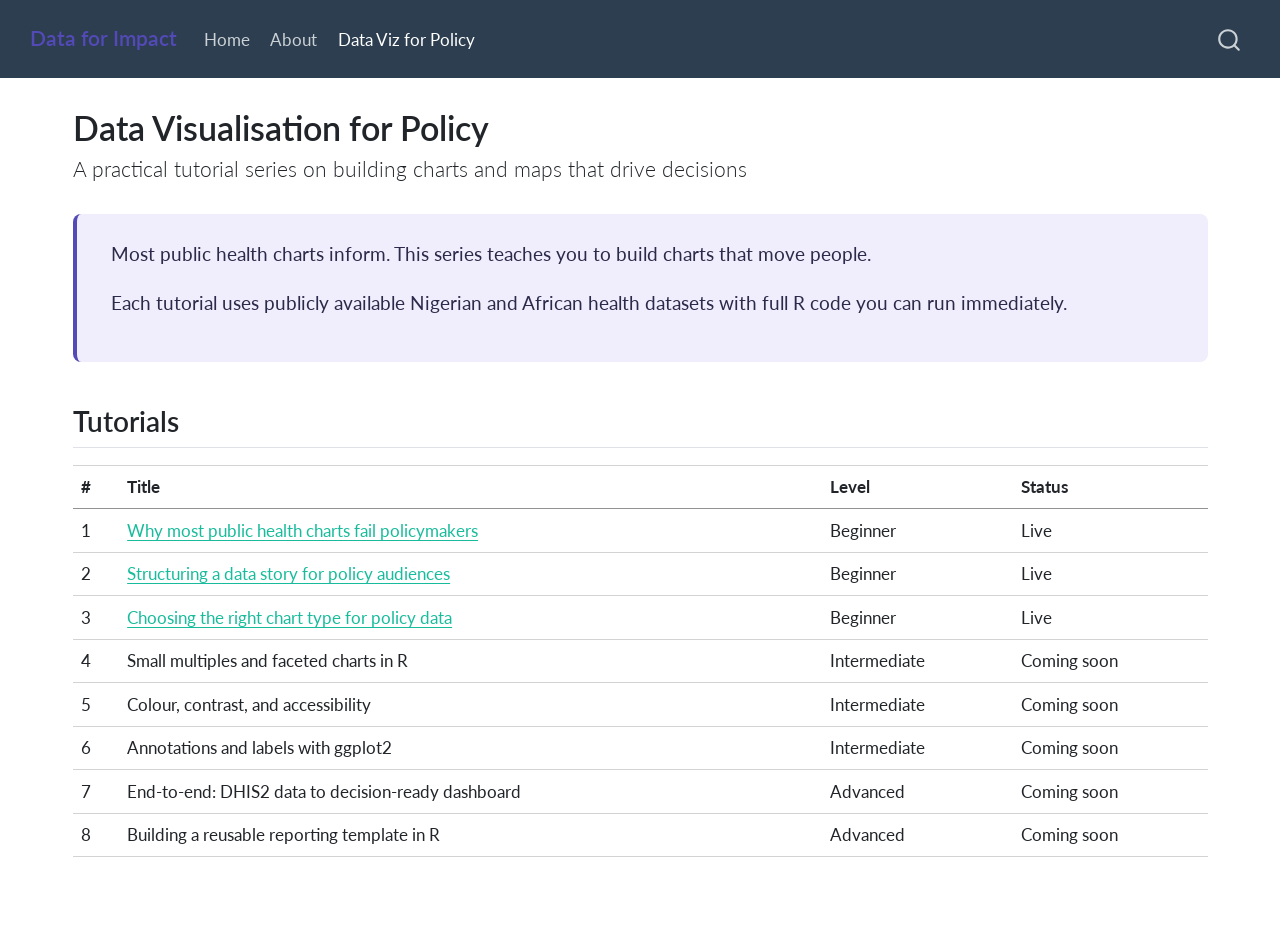
==== commit 8e376fa8: "Clean rebuild of docs" ====
--- a/docs/data-viz-for-policy/index.html
+++ b/docs/data-viz-for-policy/index.html
@@ -7,7 +7,7 @@
 <meta name="viewport" content="width=device-width, initial-scale=1.0, user-scalable=yes">
 
 
-<title>Data for Impact</title>
+<title>Data Visualisation for Policy – Data for Impact</title>
 <style>
 /* Default styles provided by pandoc.
 ** See https://pandoc.org/MANUAL.html#variables-for-html for config info.
@@ -33,7 +33,6 @@
 <script src="../site_libs/quarto-search/fuse.min.js"></script>
 <script src="../site_libs/quarto-search/quarto-search.js"></script>
 <meta name="quarto:offset" content="../">
-<link href="../data-viz-for-policy/01-why-charts-fail-policymakers.html" rel="next">
 <script src="../site_libs/quarto-html/quarto.js" type="module"></script>
 <script src="../site_libs/quarto-html/tabsets/tabsets.js" type="module"></script>
 <script src="../site_libs/quarto-html/popper.min.js"></script>
@@ -122,8 +121,8 @@
 
 <header id="title-block-header" class="quarto-title-block default">
 <div class="quarto-title">
-<h1 class="title">Data for Impact</h1>
-<p class="subtitle lead">Practical tutorials on spatial analysis, data visualisation, and AI for public health decision-making</p>
+<h1 class="title">Data Visualisation for Policy</h1>
+<p class="subtitle lead">A practical tutorial series on building charts and maps that drive decisions</p>
 </div>
 
 
@@ -141,36 +140,71 @@
 
 
 <div class="hero-banner">
-<p>Turn complex public health data into decisions that matter.</p>
-<p>Each tutorial is hands-on, uses publicly available African health datasets, and includes full R code you can run immediately.</p>
+<p>Most public health charts inform. This series teaches you to build charts that move people.</p>
+<p>Each tutorial uses publicly available Nigerian and African health datasets with full R code you can run immediately.</p>
 </div>
-<section id="tutorial-series" class="level2">
-<h2 class="anchored" data-anchor-id="tutorial-series">Tutorial Series</h2>
-<div class="series-grid">
-<section id="data-visualisation-for-policy" class="level3 series-card">
-<h3 class="anchored" data-anchor-id="data-visualisation-for-policy">Data Visualisation for Policy</h3>
-<p>How to build charts, maps, and dashboards that policymakers actually use — not just read.</p>
-<p><strong>8 tutorials · Starting March 2026 · R</strong></p>
-<p><a href="data-viz-for-policy/index.qmd">Explore series →</a></p>
-</section>
-<section id="spatial-analysis-for-public-health" class="level3 series-card coming-soon">
-<h3 class="anchored" data-anchor-id="spatial-analysis-for-public-health">Spatial Analysis for Public Health</h3>
-<p>Mapping disease burden, coverage gaps, and geographic inequities using R and real Nigerian data.</p>
-<p><strong>Coming soon</strong></p>
-</section>
-<section id="ai-assisted-analysis" class="level3 series-card coming-soon">
-<h3 class="anchored" data-anchor-id="ai-assisted-analysis">AI-Assisted Analysis</h3>
-<p>How to use AI tools to accelerate your analytical workflow without losing rigour.</p>
-<p><strong>Coming soon</strong></p>
-</section>
-</div>
-</section>
-<section id="about-the-author" class="level2">
-<h2 class="anchored" data-anchor-id="about-the-author">About the Author</h2>
-<div class="author-strip">
-<p>Olamide Akeboi is a public health researcher and spatial analyst based in Nigeria, with expertise in spatial modelling, Bayesian geospatial methods, and AI applications in global health.</p>
-<p><a href="../data-viz-for-policy/about.html">Learn more →</a></p>
-</div>
+<section id="tutorials" class="level2">
+<h2 class="anchored" data-anchor-id="tutorials">Tutorials</h2>
+<table class="caption-top table">
+<thead>
+<tr class="header">
+<th>#</th>
+<th>Title</th>
+<th>Level</th>
+<th>Status</th>
+</tr>
+</thead>
+<tbody>
+<tr class="odd">
+<td>1</td>
+<td><a href="../data-viz-for-policy/01-why-charts-fail-policymakers.html">Why most public health charts fail policymakers</a></td>
+<td>Beginner</td>
+<td>Live</td>
+</tr>
+<tr class="even">
+<td>2</td>
+<td><a href="../data-viz-for-policy/02-structuring-a-data-story-for-policy.html">Structuring a data story for policy audiences</a></td>
+<td>Beginner</td>
+<td>Live</td>
+</tr>
+<tr class="odd">
+<td>3</td>
+<td><a href="../data-viz-for-policy/03-choosing-the-right-chart-type.html">Choosing the right chart type for policy data</a></td>
+<td>Beginner</td>
+<td>Live</td>
+</tr>
+<tr class="even">
+<td>4</td>
+<td>Small multiples and faceted charts in R</td>
+<td>Intermediate</td>
+<td>Coming soon</td>
+</tr>
+<tr class="odd">
+<td>5</td>
+<td>Colour, contrast, and accessibility</td>
+<td>Intermediate</td>
+<td>Coming soon</td>
+</tr>
+<tr class="even">
+<td>6</td>
+<td>Annotations and labels with ggplot2</td>
+<td>Intermediate</td>
+<td>Coming soon</td>
+</tr>
+<tr class="odd">
+<td>7</td>
+<td>End-to-end: DHIS2 data to decision-ready dashboard</td>
+<td>Advanced</td>
+<td>Coming soon</td>
+</tr>
+<tr class="even">
+<td>8</td>
+<td>Building a reusable reporting template in R</td>
+<td>Advanced</td>
+<td>Coming soon</td>
+</tr>
+</tbody>
+</table>
 
 
 </section>
@@ -576,15 +610,6 @@
     }
   });
   </script>
-<nav class="page-navigation column-page">
-  <div class="nav-page nav-page-previous">
-  </div>
-  <div class="nav-page nav-page-next">
-      <a href="../data-viz-for-policy/01-why-charts-fail-policymakers.html" class="pagination-link" aria-label="Tutorial #1: Why Most Public Health Charts Fail Policymakers">
-        <span class="nav-page-text">Tutorial #1: Why Most Public Health Charts Fail Policymakers</span> <i class="bi bi-arrow-right-short"></i>
-      </a>
-  </div>
-</nav>
 </div> <!-- /content -->
 
 
